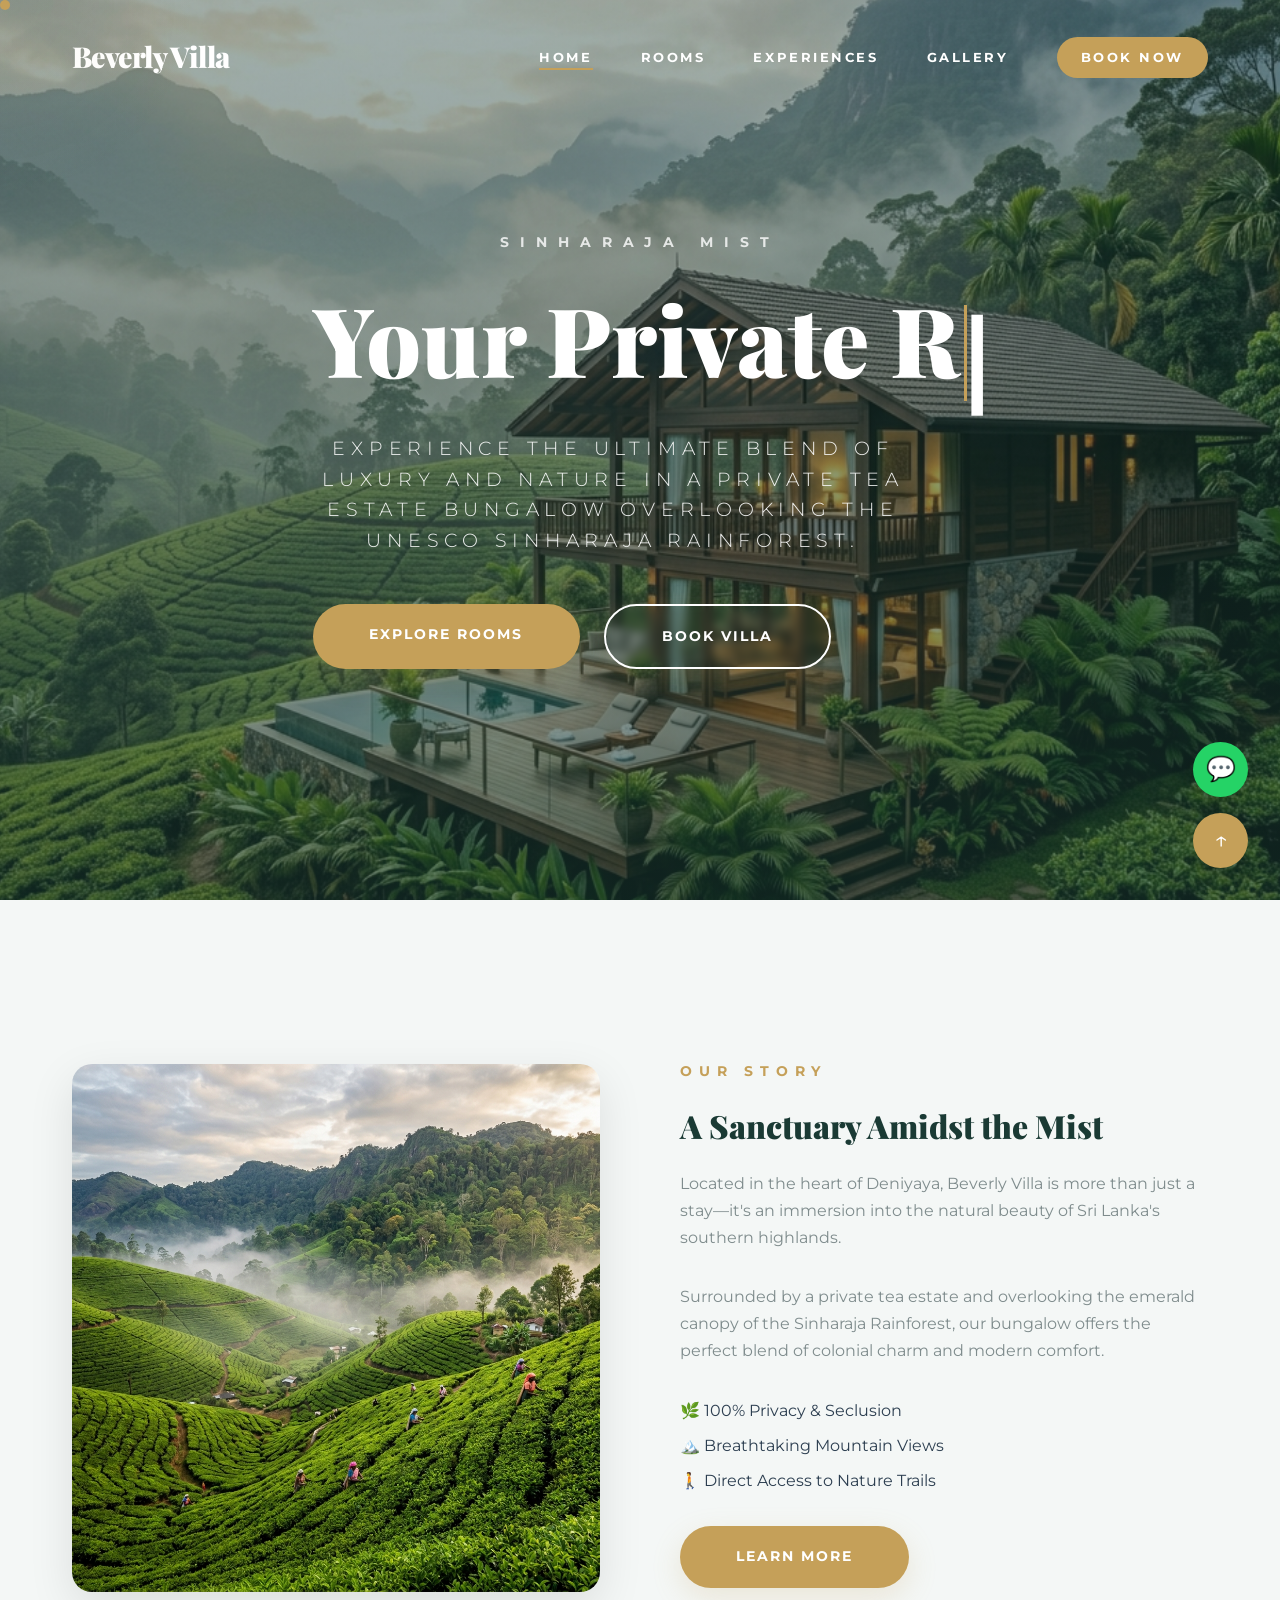
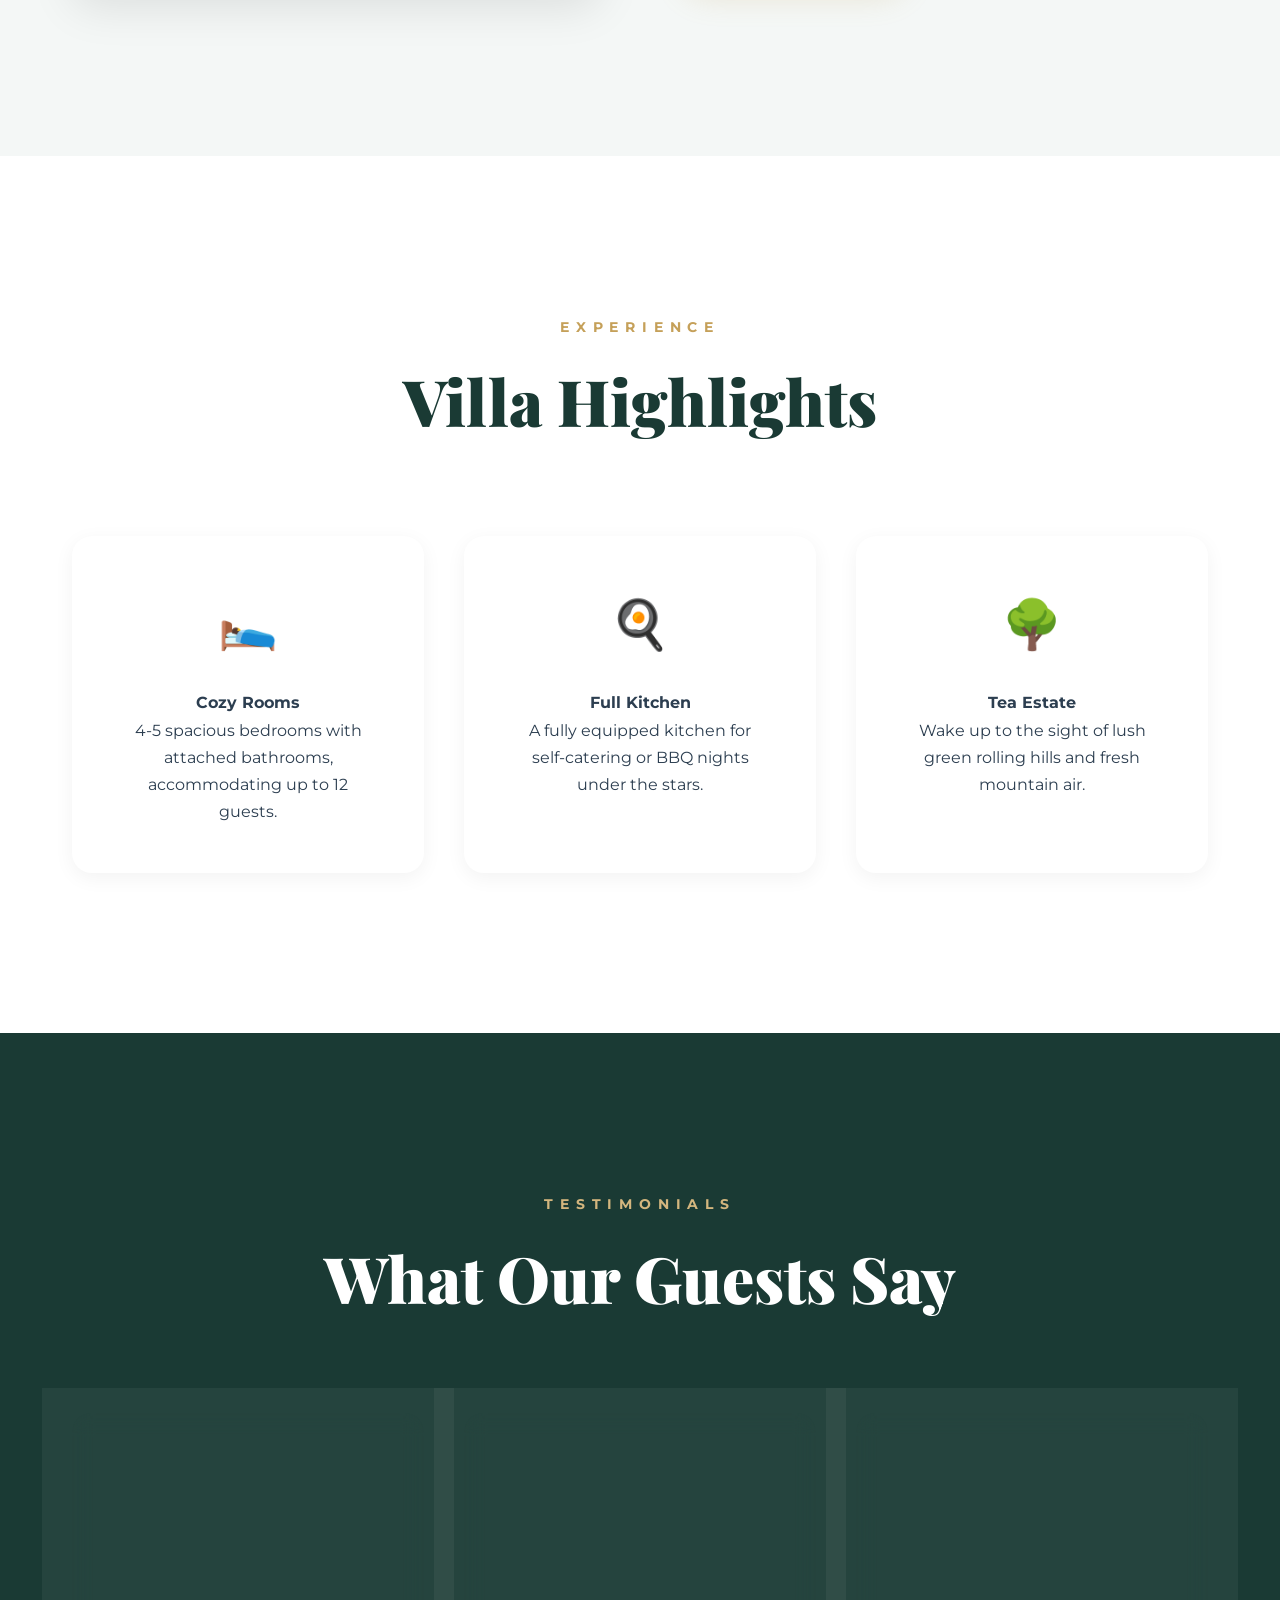
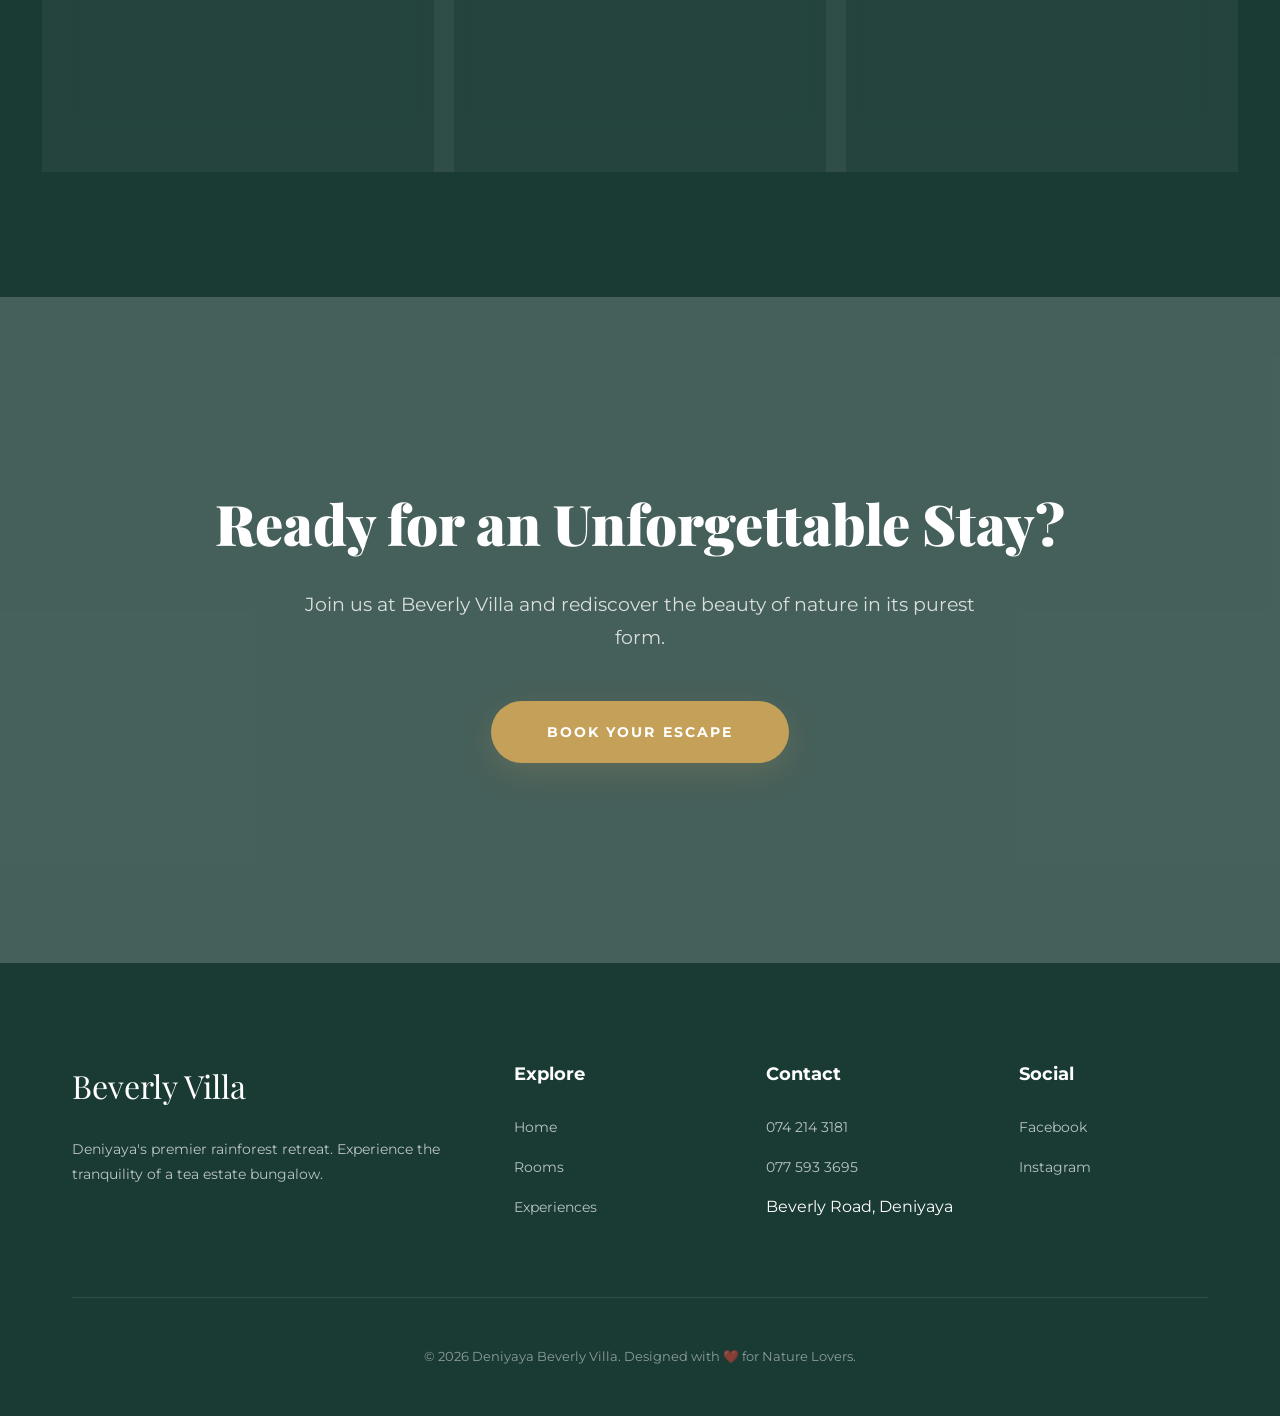
==== index.html @ 6ed85431 "Initial commit: Supiri premium version of Beverly Villa website" ====
<!DOCTYPE html>
<html lang="en">
<head>
  <meta charset="UTF-8">
  <meta name="viewport" content="width=device-width, initial-scale=1.0">
  <title>Deniyaya Beverly Villa — Rainforest Retreat & Holiday Bungalow</title>
  <meta name="description" content="Experience the ultimate rainforest retreat at Deniyaya Beverly Villa. Nestled in a lush tea estate with misty mountain views and Sinharaja forest access."/>
  <link rel="stylesheet" href="style.css">
</head>
<body>

  <!-- PRELOADER -->
  <div id="preloader">
    <div class="loader-content">
      <div class="loader-logo">Beverly Villa</div>
      <div class="loader-bar"><span></span></div>
    </div>
  </div>

  <!-- CUSTOM CURSOR -->
  <div id="cursor"></div>
  <div id="cursor-blur"></div>

  <!-- NAVIGATION -->
  <nav class="navbar">
    <div class="container nav-content">
      <a href="index.html" class="logo">
        <span>Beverly Villa</span>
      </a>
      <div class="menu-toggle" id="mobile-menu">
        <span></span>
        <span></span>
        <span></span>
      </div>
      <ul class="nav-links">
        <li><a href="index.html" class="active">Home</a></li>
        <li><a href="rooms.html">Rooms</a></li>
        <li><a href="experiences.html">Experiences</a></li>
        <li><a href="gallery.html">Gallery</a></li>
        <li><a href="contact.html" class="nav-cta">Book Now</a></li>
      </ul>
    </div>
  </nav>

  <!-- MOBILE MENU OVERLAY -->
  <div class="mobile-overlay" id="mobile-overlay">
    <ul class="mobile-links">
      <li><a href="index.html">Home</a></li>
      <li><a href="rooms.html">Rooms</a></li>
      <li><a href="experiences.html">Experiences</a></li>
      <li><a href="gallery.html">Gallery</a></li>
      <li><a href="contact.html">Book Now</a></li>
    </ul>
  </div>

  <!-- HERO -->
  <header class="hero">
    <div class="hero-bg"></div>
    <div class="container hero-content">
      <div class="reveal">
        <span class="section-label" style="color: var(--white); opacity: 0.8; letter-spacing: 0.8em; margin-bottom: 2rem;">SINHARAJA MIST</span>
        <h1 id="hero-title" style="font-size: clamp(3rem, 8vw, 6rem); line-height: 1.1; margin-bottom: 2rem;">Your Private Rainforest Sanctuary</h1>
        <p style="font-size: 1.2rem; margin-bottom: 3rem; opacity: 0.9; max-width: 600px; line-height: 1.6;">Experience the ultimate blend of luxury and nature in a private tea estate bungalow overlooking the UNESCO Sinharaja Rainforest.</p>
        <div style="display: flex; gap: 1.5rem; flex-wrap: wrap;">
          <a href="rooms.html" class="btn">Explore Rooms</a>
          <a href="contact.html" class="btn" style="background: transparent; border: 2px solid var(--white); backdrop-filter: blur(5px);">Book Villa</a>
        </div>
      </div>
    </div>
  </header>

  <!-- ABOUT SECTION -->
  <section class="section">
    <div class="container">
      <div class="about-grid">
        <div class="about-img reveal-left">
          <img src="assets/tea.png" alt="Beverly Villa Tea Estate">
        </div>
        <div class="about-text reveal-right">
          <span class="section-label">Our Story</span>
          <h3>A Sanctuary Amidst the Mist</h3>
          <p>Located in the heart of Deniyaya, Beverly Villa is more than just a stay—it's an immersion into the natural beauty of Sri Lanka's southern highlands.</p>
          <p>Surrounded by a private tea estate and overlooking the emerald canopy of the Sinharaja Rainforest, our bungalow offers the perfect blend of colonial charm and modern comfort.</p>
          <ul style="margin-bottom: 2rem;">
            <li style="margin-bottom: 0.5rem;">🌿 100% Privacy & Seclusion</li>
            <li style="margin-bottom: 0.5rem;">🏔️ Breathtaking Mountain Views</li>
            <li style="margin-bottom: 0.5rem;">🚶 Direct Access to Nature Trails</li>
          </ul>
          <a href="contact.html" class="btn">Learn More</a>
        </div>
      </div>
    </div>
  </section>

  <!-- FEATURES -->
  <section class="section" style="background: var(--white);">
    <div class="container">
      <div class="section-header reveal">
        <span class="section-label">Experience</span>
        <h2 class="section-title">Villa Highlights</h2>
      </div>
      <div class="features-grid">
        <div class="feature-card reveal" style="transition-delay: 0.1s">
          <div class="feature-icon">🛌</div>
          <h4>Cozy Rooms</h4>
          <p>4-5 spacious bedrooms with attached bathrooms, accommodating up to 12 guests.</p>
        </div>
        <div class="feature-card reveal" style="transition-delay: 0.2s">
          <div class="feature-icon">🍳</div>
          <h4>Full Kitchen</h4>
          <p>A fully equipped kitchen for self-catering or BBQ nights under the stars.</p>
        </div>
        <div class="feature-card reveal" style="transition-delay: 0.3s">
          <div class="feature-icon">🌳</div>
          <h4>Tea Estate</h4>
          <p>Wake up to the sight of lush green rolling hills and fresh mountain air.</p>
        </div>
      </div>
    </div>
  </section>

  <!-- TESTIMONIALS -->
  <section class="section" style="background: var(--forest); color: white;">
    <div class="container">
      <div class="section-header reveal">
        <span class="section-label" style="color: var(--gold-light);">Testimonials</span>
        <h2 class="section-title" style="color: white;">What Our Guests Say</h2>
      </div>
      <div class="features-grid">
        <div class="feature-card reveal" style="background: rgba(255,255,255,0.05); border: 1px solid rgba(255,255,255,0.1); backdrop-filter: blur(10px);">
          <div style="color: var(--gold); margin-bottom: 1rem;">★★★★★</div>
          <p style="color: rgba(255,255,255,0.8); font-style: italic;">"The most peaceful place I've ever stayed. Waking up to the mist over the tea estates was magical. The BBQ night was the highlight!"</p>
          <h5 style="margin-top: 1.5rem; color: var(--gold);">— Dilshan R.</h5>
        </div>
        <div class="feature-card reveal" style="background: rgba(255,255,255,0.05); border: 1px solid rgba(255,255,255,0.1); backdrop-filter: blur(10px); transition-delay: 0.1s;">
          <div style="color: var(--gold); margin-bottom: 1rem;">★★★★★</div>
          <p style="color: rgba(255,255,255,0.8); font-style: italic;">"Close to Sinharaja entrance. The staff is incredibly friendly and the villa is very clean and private. Highly recommended for groups."</p>
          <h5 style="margin-top: 1.5rem; color: var(--gold);">— Sarah J.</h5>
        </div>
        <div class="feature-card reveal" style="background: rgba(255,255,255,0.05); border: 1px solid rgba(255,255,255,0.1); backdrop-filter: blur(10px); transition-delay: 0.2s;">
          <div style="color: var(--gold); margin-bottom: 1rem;">★★★★★</div>
          <p style="color: rgba(255,255,255,0.8); font-style: italic;">"A true rainforest escape. We loved the Patna sliding rock which is very close by. The villa design is beautiful and premium."</p>
          <h5 style="margin-top: 1.5rem; color: var(--gold);">— Akila W.</h5>
        </div>
      </div>
    </div>
  </section>

  <!-- CTA SECTION -->
  <section class="section" style="text-align: center; background: url('assets/hero.png'); background-attachment: fixed; background-size: cover; padding: 12rem 0;">
    <div style="position: absolute; inset: 0; background: rgba(26,58,52,0.8);"></div>
    <div class="container reveal" style="position: relative; z-index: 1;">
      <h2 style="color: white; font-size: 3.5rem; margin-bottom: 2rem;">Ready for an Unforgettable Stay?</h2>
      <p style="color: rgba(255,255,255,0.8); font-size: 1.2rem; max-width: 700px; margin: 0 auto 3rem;">Join us at Beverly Villa and rediscover the beauty of nature in its purest form.</p>
      <a href="contact.html" class="btn">Book Your Escape</a>
    </div>
  </section>

  <!-- FOOTER -->
  <footer>
    <div class="container">
      <div class="footer-grid">
        <div class="footer-info">
          <div class="footer-logo">Beverly Villa</div>
          <p style="opacity: 0.7; font-size: 0.9rem;">Deniyaya's premier rainforest retreat. Experience the tranquility of a tea estate bungalow.</p>
        </div>
        <div class="footer-links">
          <h4>Explore</h4>
          <ul>
            <li><a href="index.html">Home</a></li>
            <li><a href="rooms.html">Rooms</a></li>
            <li><a href="experiences.html">Experiences</a></li>
          </ul>
        </div>
        <div class="footer-links">
          <h4>Contact</h4>
          <ul>
            <li><a href="tel:0742143181">074 214 3181</a></li>
            <li><a href="tel:0775933695">077 593 3695</a></li>
            <li>Beverly Road, Deniyaya</li>
          </ul>
        </div>
        <div class="footer-links">
          <h4>Social</h4>
          <ul>
            <li><a href="#">Facebook</a></li>
            <li><a href="#">Instagram</a></li>
          </ul>
        </div>
      </div>
      <div class="footer-bottom">
        &copy; 2026 Deniyaya Beverly Villa. Designed with ❤️ for Nature Lovers.
      </div>
    </div>
  </footer>

  <div class="floating-btns">
    <a href="https://wa.me/94775933695" class="float-btn float-whatsapp" title="Chat on WhatsApp">💬</a>
    <div class="float-btn float-top" id="scrollTop" title="Back to Top">↑</div>
  </div>

  <script>
    // PRELOADER
    window.addEventListener('load', () => {
      const preloader = document.getElementById('preloader');
      setTimeout(() => {
        preloader.classList.add('fade-out');
        document.body.classList.remove('no-scroll');
      }, 1500);
    });

    // CUSTOM CURSOR
    const cursor = document.getElementById('cursor');
    const cursorBlur = document.getElementById('cursor-blur');
    document.addEventListener('mousemove', (e) => {
      cursor.style.left = e.clientX + 'px';
      cursor.style.top = e.clientY + 'px';
      cursorBlur.style.left = e.clientX + 'px';
      cursorBlur.style.top = e.clientY + 'px';
    });

    // TYPING EFFECT
    const text = "Your Private Rainforest Sanctuary";
    const heroTitle = document.getElementById('hero-title');
    let i = 0;
    function typeEffect() {
      if (i < text.length) {
        heroTitle.innerHTML = text.substring(0, i + 1) + '<span class="cursor-type">|</span>';
        i++;
        setTimeout(typeEffect, 50);
      } else {
        heroTitle.innerHTML = text;
      }
    }
    setTimeout(typeEffect, 2000);

    // MOBILE MENU TOGGLE
    const menuToggle = document.getElementById('mobile-menu');
    const overlay = document.getElementById('mobile-overlay');
    
    menuToggle.addEventListener('click', () => {
      menuToggle.classList.toggle('active');
      overlay.classList.toggle('active');
      document.body.classList.toggle('no-scroll');
    });

    // NAVBAR & SCROLL EFFECTS
    window.addEventListener('scroll', () => {
      const nav = document.querySelector('.navbar');
      const topBtn = document.getElementById('scrollTop');
      
      if (window.scrollY > 50) {
        nav.classList.add('scrolled');
      } else {
        nav.classList.remove('scrolled');
      }

      if (window.scrollY > 500) {
        topBtn.classList.add('visible');
      } else {
        topBtn.classList.remove('visible');
      }

      // Parallax Hero
      const heroBg = document.querySelector('.hero-bg');
      heroBg.style.transform = `scale(1.1) translateY(${window.scrollY * 0.3}px)`;
    });

    // SCROLL TO TOP
    document.getElementById('scrollTop').addEventListener('click', () => {
      window.scrollTo({ top: 0, behavior: 'smooth' });
    });

    // REVEAL ON SCROLL
    const observerOptions = {
      threshold: 0.1
    };

    const observer = new IntersectionObserver((entries) => {
      entries.forEach(entry => {
        if (entry.isIntersecting) {
          entry.target.classList.add('active');
        }
      });
    }, observerOptions);

    document.querySelectorAll('.reveal, .reveal-left, .reveal-right').forEach(el => {
      observer.observe(el);
    });
  </script>
</body>
</html>
---- style.css ----
@import url('https://fonts.googleapis.com/css2?family=Montserrat:wght@300;400;600;700&family=Playfair+Display:wght@700;900&display=swap');

:root {
  --forest: #1A3A34;
  --forest-light: #2D5A51;
  --forest-dark: #0F231F;
  --gold: #C5A059;
  --gold-light: #D4B67E;
  --mist: #F4F7F6;
  --text: #2C3E50;
  --text-muted: #7F8C8D;
  --white: #FFFFFF;
  --glass: rgba(255, 255, 255, 0.1);
  --glass-dark: rgba(26, 58, 52, 0.85);
  --shadow: 0 15px 45px rgba(0,0,0,0.1);
  --shadow-gold: 0 10px 30px rgba(197,160,89,0.2);
  --transition: all 0.5s cubic-bezier(0.4, 0, 0.2, 1);
}

html {
  scroll-behavior: smooth;
}

/* ── PRELOADER ── */
#preloader {
  position: fixed;
  inset: 0;
  background: var(--forest-dark);
  z-index: 9999;
  display: flex;
  align-items: center;
  justify-content: center;
  transition: opacity 0.8s ease;
}

#preloader.fade-out {
  opacity: 0;
  pointer-events: none;
}

.loader-content { text-align: center; }
.loader-logo {
  font-family: 'Playfair Display', serif;
  font-size: 2.5rem;
  color: var(--gold);
  margin-bottom: 2rem;
  letter-spacing: 0.2em;
}

.loader-bar {
  width: 200px;
  height: 2px;
  background: rgba(197,160,89,0.1);
  margin: 0 auto;
  position: relative;
  overflow: hidden;
}

.loader-bar span {
  position: absolute;
  top: 0;
  left: -100%;
  width: 100%;
  height: 100%;
  background: var(--gold);
  animation: loading 2s infinite;
}

@keyframes loading {
  0% { left: -100%; }
  100% { left: 100%; }
}

/* ── CUSTOM CURSOR ── */
#cursor {
  width: 10px;
  height: 10px;
  background: var(--gold);
  border-radius: 50%;
  position: fixed;
  pointer-events: none;
  z-index: 10000;
  transition: transform 0.1s;
}

#cursor-blur {
  width: 400px;
  height: 400px;
  background: radial-gradient(circle, rgba(197,160,89,0.05) 0%, transparent 70%);
  position: fixed;
  pointer-events: none;
  z-index: 9998;
  transform: translate(-50%, -50%);
}

/* ── CUSTOM SCROLLBAR ── */
::-webkit-scrollbar { width: 10px; }
::-webkit-scrollbar-track { background: var(--mist); }
::-webkit-scrollbar-thumb { background: var(--gold); border-radius: 10px; border: 3px solid var(--mist); }
::-webkit-scrollbar-thumb:hover { background: var(--forest); }

* {
  margin: 0;
  padding: 0;
  box-sizing: border-box;
}

body {
  font-family: 'Montserrat', sans-serif;
  color: var(--text);
  background-color: var(--mist);
  line-height: 1.7;
  overflow-x: hidden;
}

h1, h2, h3 {
  font-family: 'Playfair Display', serif;
  font-weight: 900;
  line-height: 1.2;
}

a {
  text-decoration: none;
  color: inherit;
  transition: var(--transition);
}

ul { list-style: none; }

img { max-width: 100%; display: block; }

.container {
  max-width: 1200px;
  margin: 0 auto;
  padding: 0 2rem;
}

/* ── NAVIGATION ── */
.navbar {
  position: fixed;
  top: 0;
  left: 0;
  width: 100%;
  padding: 2rem 0;
  z-index: 1000;
  transition: var(--transition);
}

.navbar.scrolled {
  background: var(--glass-dark);
  backdrop-filter: blur(15px);
  padding: 1.2rem 0;
  box-shadow: var(--shadow);
}

.nav-content {
  display: flex;
  justify-content: space-between;
  align-items: center;
}

.logo {
  font-family: 'Playfair Display', serif;
  font-size: 1.8rem;
  font-weight: 900;
  color: var(--white);
  display: flex;
  align-items: center;
  gap: 0.8rem;
  letter-spacing: -0.02em;
}

.nav-links {
  display: flex;
  gap: 3rem;
  align-items: center;
}

.nav-links a {
  font-size: 0.8rem;
  font-weight: 700;
  text-transform: uppercase;
  letter-spacing: 0.2em;
  color: var(--white);
  position: relative;
}

.nav-links a::after {
  content: '';
  position: absolute;
  bottom: -5px;
  left: 0;
  width: 0;
  height: 2px;
  background: var(--gold);
  transition: var(--transition);
}

.nav-links a:hover::after,
.nav-links a.active::after {
  width: 100%;
}

.nav-cta {
  background: var(--gold);
  color: var(--white) !important;
  padding: 0.8rem 1.5rem;
  border-radius: 50px;
  font-size: 0.8rem !important;
}

/* ── HERO ── */
.hero {
  height: 100vh;
  display: flex;
  align-items: center;
  justify-content: center;
  text-align: center;
  color: var(--white);
  position: relative;
  overflow: hidden;
}

.hero-bg {
  position: absolute;
  top: 0;
  left: 0;
  width: 100%;
  height: 100%;
  background: linear-gradient(rgba(26,58,52,0.4), rgba(26,58,52,0.6)), url('assets/hero.png');
  background-size: cover;
  background-position: center;
  z-index: -1;
  transform: scale(1.1);
  transition: transform 10s linear;
}

.hero:hover .hero-bg { transform: scale(1); }

.hero-content h1 {
  font-size: clamp(3rem, 8vw, 6rem);
  margin-bottom: 1rem;
}

.hero-content p {
  font-size: 1.2rem;
  letter-spacing: 0.3em;
  text-transform: uppercase;
  margin-bottom: 2.5rem;
  font-weight: 300;
}

/* ── MOBILE MENU ── */
.menu-toggle {
  display: none;
  flex-direction: column;
  gap: 6px;
  cursor: pointer;
  z-index: 1100;
}

.menu-toggle span {
  display: block;
  width: 30px;
  height: 2px;
  background: var(--white);
  transition: var(--transition);
}

.menu-toggle.active span:nth-child(1) { transform: rotate(45deg) translate(5px, 6px); }
.menu-toggle.active span:nth-child(2) { opacity: 0; }
.menu-toggle.active span:nth-child(3) { transform: rotate(-45deg) translate(5px, -6px); }

.mobile-overlay {
  position: fixed;
  inset: 0;
  background: var(--forest-dark);
  z-index: 1050;
  display: flex;
  align-items: center;
  justify-content: center;
  opacity: 0;
  visibility: hidden;
  transition: var(--transition);
}

.mobile-overlay.active {
  opacity: 1;
  visibility: visible;
}

.mobile-links {
  list-style: none;
  text-align: center;
}

.mobile-links li {
  margin: 2rem 0;
  transform: translateY(20px);
  opacity: 0;
  transition: all 0.5s ease;
}

.mobile-overlay.active .mobile-links li {
  transform: translateY(0);
  opacity: 1;
}

.mobile-links a {
  font-family: 'Playfair Display', serif;
  font-size: 2.5rem;
  color: var(--white);
  text-decoration: none;
}

.no-scroll { overflow: hidden; }

.btn {
  display: inline-block;
  padding: 1.2rem 3.5rem;
  background: var(--gold);
  color: var(--white);
  border-radius: 50px;
  font-weight: 700;
  letter-spacing: 0.15em;
  text-transform: uppercase;
  font-size: 0.85rem;
  box-shadow: var(--shadow-gold);
  position: relative;
  overflow: hidden;
  z-index: 1;
  cursor: pointer;
}

.btn::after {
  content: '';
  position: absolute;
  top: 0;
  left: 0;
  width: 0%;
  height: 100%;
  background: var(--forest);
  z-index: -1;
  transition: var(--transition);
}

.btn:hover {
  color: var(--white);
  transform: translateY(-3px);
  box-shadow: 0 15px 40px rgba(197,160,89,0.4);
}

.btn:hover::after {
  width: 100%;
}

/* ── SECTIONS ── */
.section {
  padding: 10rem 0;
  position: relative;
}

.section-header {
  text-align: center;
  margin-bottom: 6rem;
}

.section-label {
  display: block;
  font-size: 0.85rem;
  color: var(--gold);
  text-transform: uppercase;
  letter-spacing: 0.5em;
  margin-bottom: 1.5rem;
  font-weight: 700;
}

.section-title {
  font-size: clamp(2.5rem, 5vw, 4rem);
  color: var(--forest);
  margin-bottom: 2rem;
}

/* ── REVEAL ANIMATION ── */
.reveal {
  opacity: 0;
  transform: translateY(30px);
  transition: all 0.8s ease-out;
}

.reveal.active {
  opacity: 1;
  transform: translateY(0);
}

.reveal-left {
  opacity: 0;
  transform: translateX(-50px);
  transition: all 0.8s ease-out;
}

.reveal-left.active {
  opacity: 1;
  transform: translateX(0);
}

.reveal-right {
  opacity: 0;
  transform: translateX(50px);
  transition: all 0.8s ease-out;
}

.reveal-right.active {
  opacity: 1;
  transform: translateX(0);
}

/* ── ABOUT ── */
.about-grid {
  display: grid;
  grid-template-columns: 1fr 1fr;
  gap: 5rem;
  align-items: center;
}

.about-img {
  position: relative;
  border-radius: 20px;
  overflow: hidden;
  box-shadow: var(--shadow);
}

.about-text h3 {
  font-size: 2rem;
  margin-bottom: 1.5rem;
  color: var(--forest);
}

.about-text p {
  margin-bottom: 2rem;
  color: var(--text-muted);
}

/* ── FEATURES ── */
.features-grid {
  display: grid;
  grid-template-columns: repeat(3, 1fr);
  gap: 2.5rem;
}

.feature-card {
  background: var(--white);
  padding: 3rem;
  border-radius: 20px;
  text-align: center;
  transition: var(--transition);
  box-shadow: 0 5px 20px rgba(0,0,0,0.05);
}

.feature-card:hover {
  transform: translateY(-15px);
  box-shadow: var(--shadow);
}

.feature-icon {
  font-size: 3rem;
  color: var(--gold);
  margin-bottom: 1.5rem;
}

/* ── FOOTER ── */
footer {
  background: var(--forest);
  color: var(--white);
  padding: 6rem 0 3rem;
}

.footer-grid {
  display: grid;
  grid-template-columns: 2fr 1fr 1fr 1fr;
  gap: 4rem;
  margin-bottom: 4rem;
}

.footer-logo {
  font-family: 'Playfair Display', serif;
  font-size: 2rem;
  margin-bottom: 1.5rem;
}

.footer-links h4 {
  margin-bottom: 1.5rem;
  font-size: 1.1rem;
}

.footer-links li { margin-bottom: 0.8rem; }
.footer-links a { color: rgba(255,255,255,0.7); font-size: 0.9rem; }
.footer-links a:hover { color: var(--gold); }

.footer-bottom {
  padding-top: 3rem;
  border-top: 1px solid rgba(255,255,255,0.1);
  text-align: center;
  font-size: 0.8rem;
  color: rgba(255,255,255,0.5);
}

/* ── FLOATING BUTTONS ── */
.floating-btns {
  position: fixed;
  bottom: 2rem;
  right: 2rem;
  display: flex;
  flex-direction: column;
  gap: 1rem;
  z-index: 1000;
}

.float-btn {
  width: 55px;
  height: 55px;
  border-radius: 50%;
  display: flex;
  align-items: center;
  justify-content: center;
  color: white;
  font-size: 1.5rem;
  box-shadow: 0 10px 25px rgba(0,0,0,0.2);
  transition: var(--transition);
}

.float-btn:hover {
  transform: scale(1.1) translateY(-5px);
}

.float-whatsapp { background: #25D366; }
.float-top { 
  background: var(--gold); 
  opacity: 0; 
  visibility: hidden; 
  cursor: pointer;
}
.float-top.visible { opacity: 1; visibility: visible; }

/* ── RESPONSIVE ── */
@media (max-width: 1024px) {
  .about-grid { grid-template-columns: 1fr; gap: 3rem; }
  .nav-links { display: none; }
  .menu-toggle { display: flex; }
  .section { padding: 6rem 0; }
  .hero-content h1 { font-size: 3.5rem; }
}

@media (max-width: 768px) {
  .features-grid { grid-template-columns: 1fr; }
  .footer-grid { grid-template-columns: 1fr; }
}

.cursor-type {
  display: inline-block;
  background: var(--gold);
  width: 3px;
  height: 1em;
  margin-left: 5px;
  animation: blink 0.7s infinite;
  vertical-align: middle;
}

@keyframes blink {
  0%, 100% { opacity: 1; }
  50% { opacity: 0; }
}
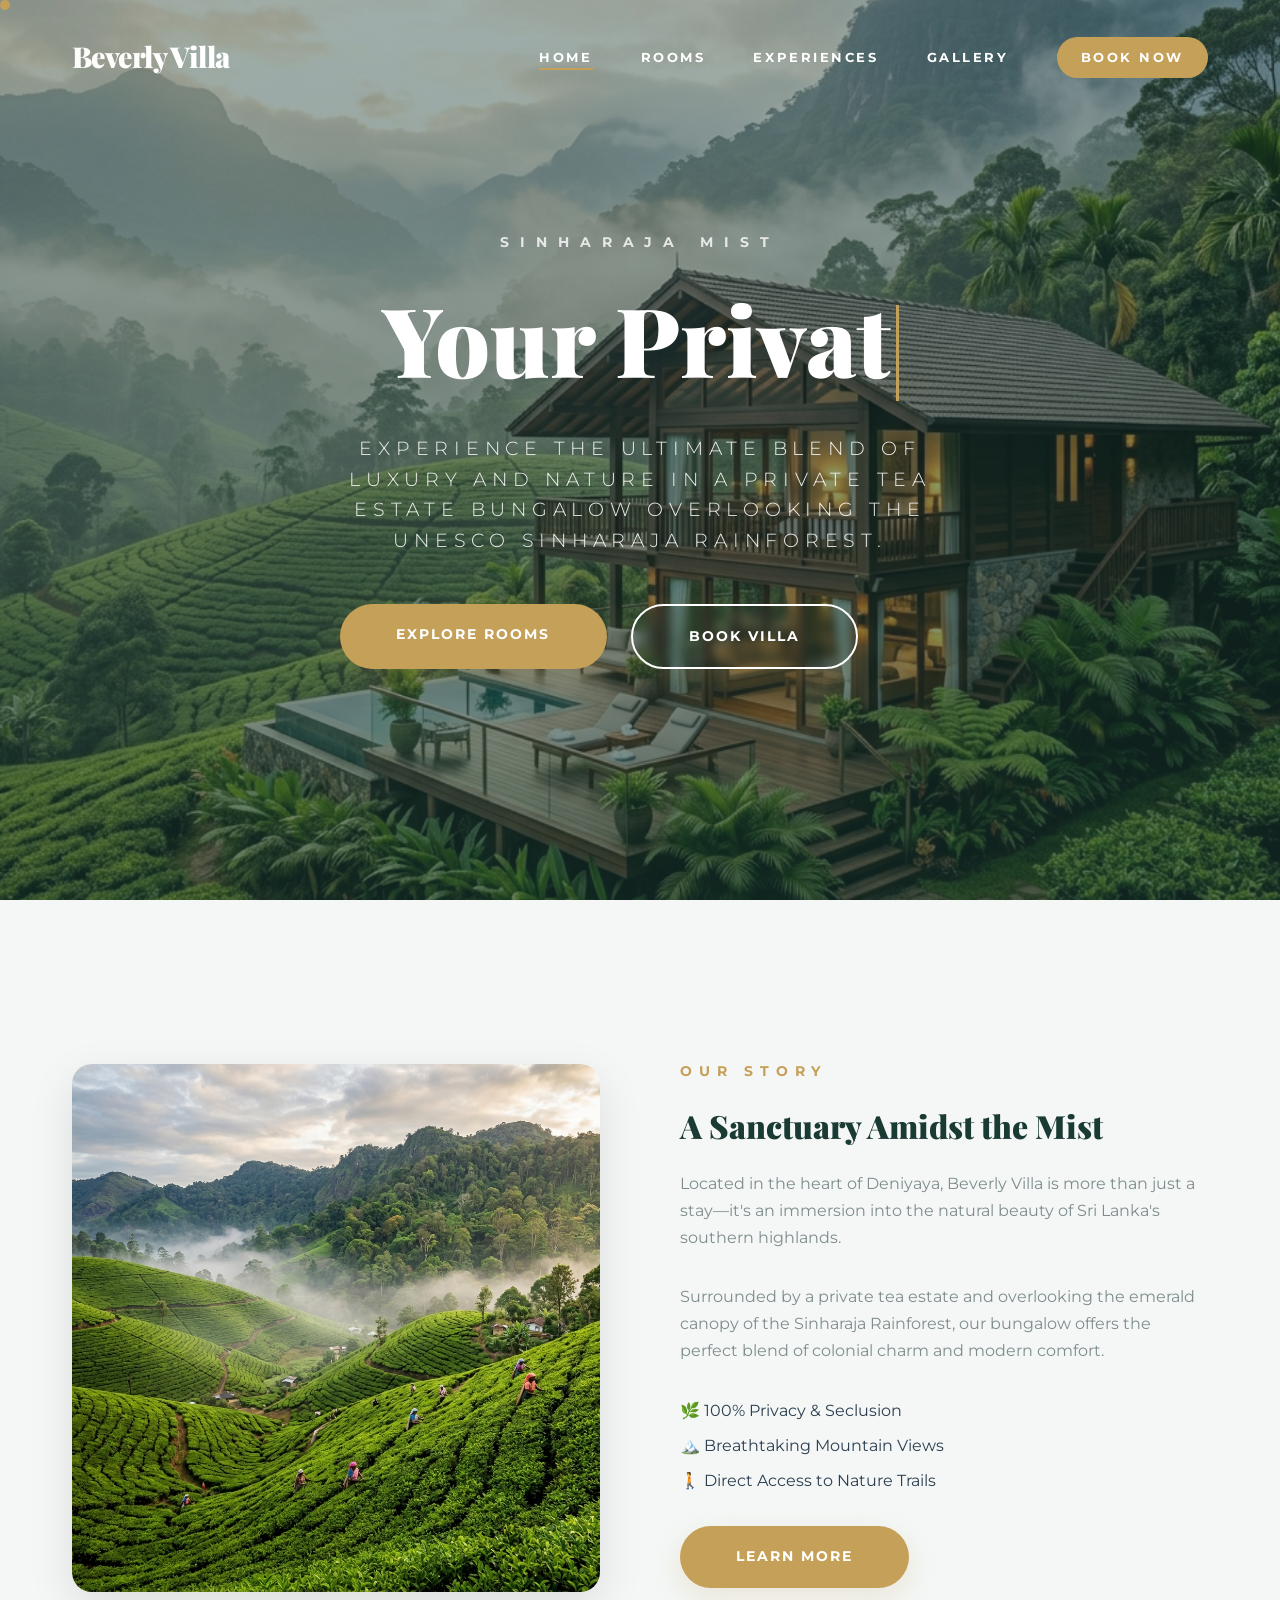
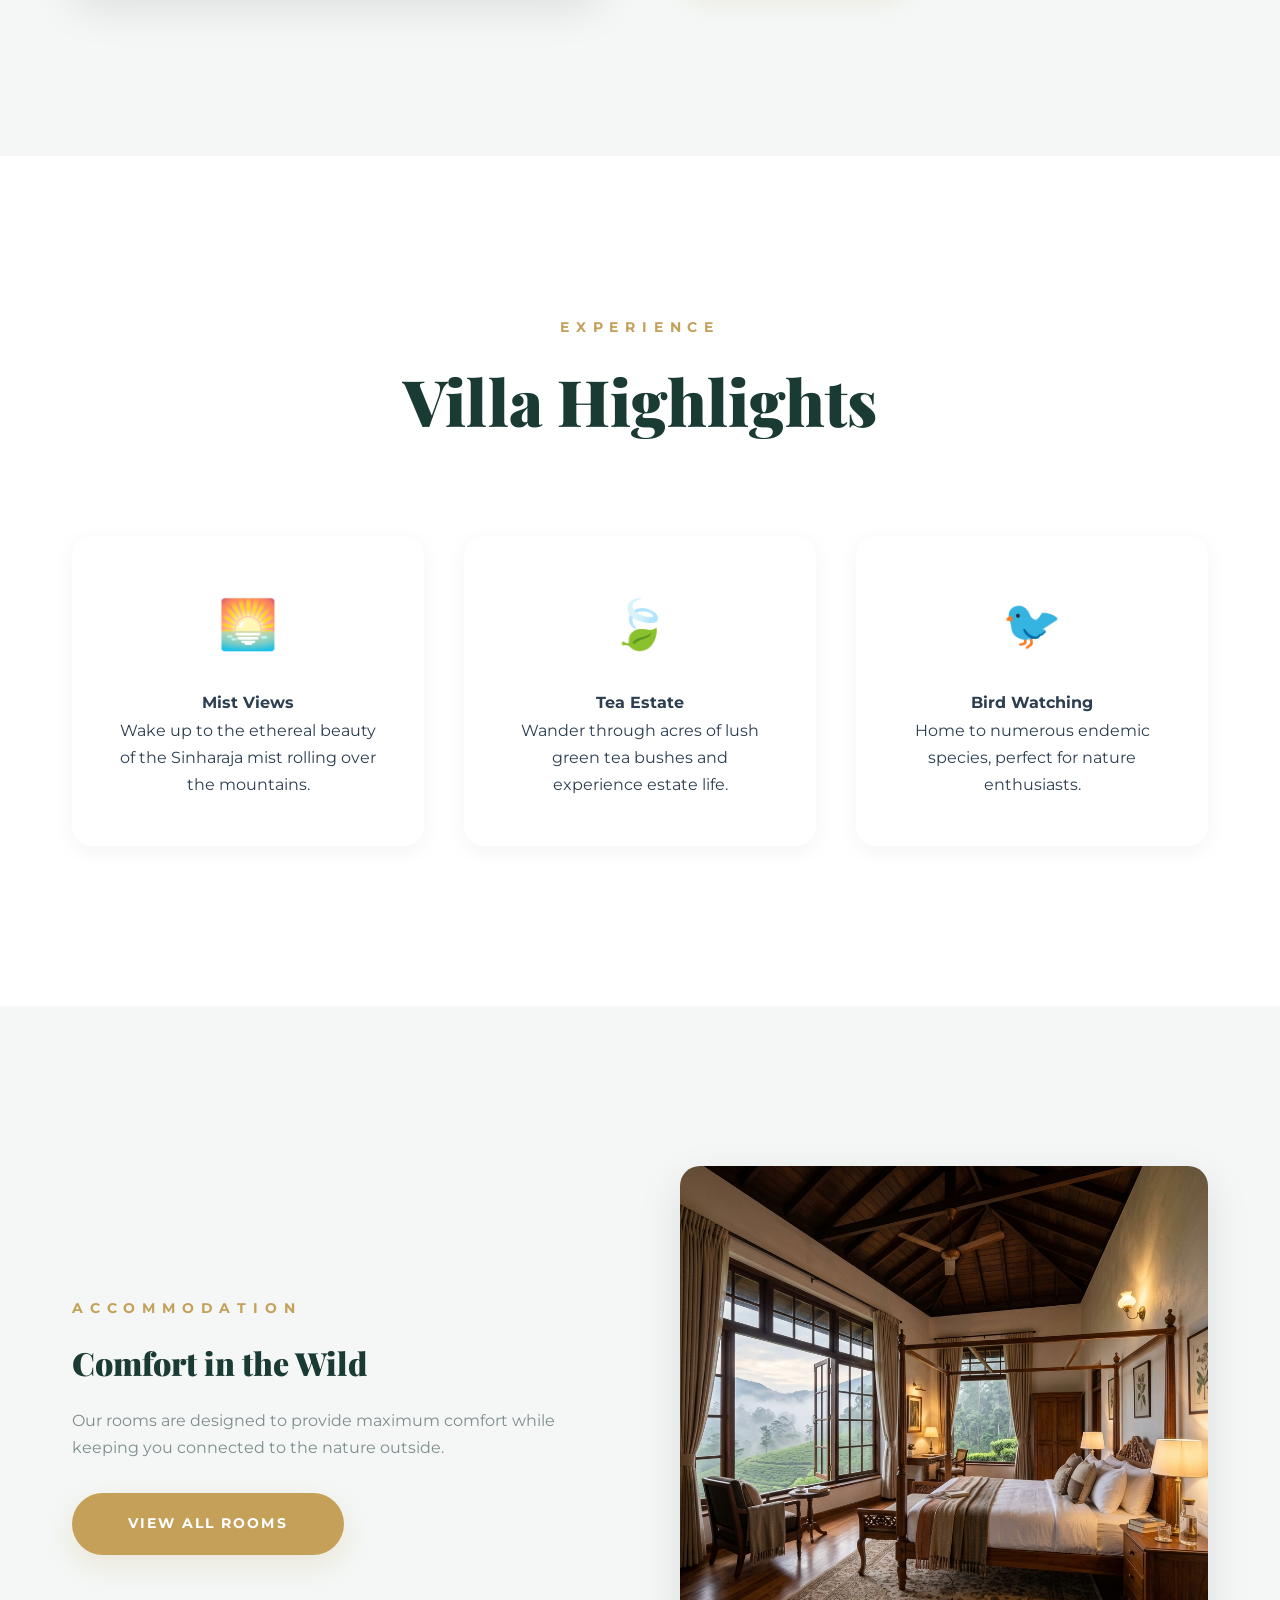
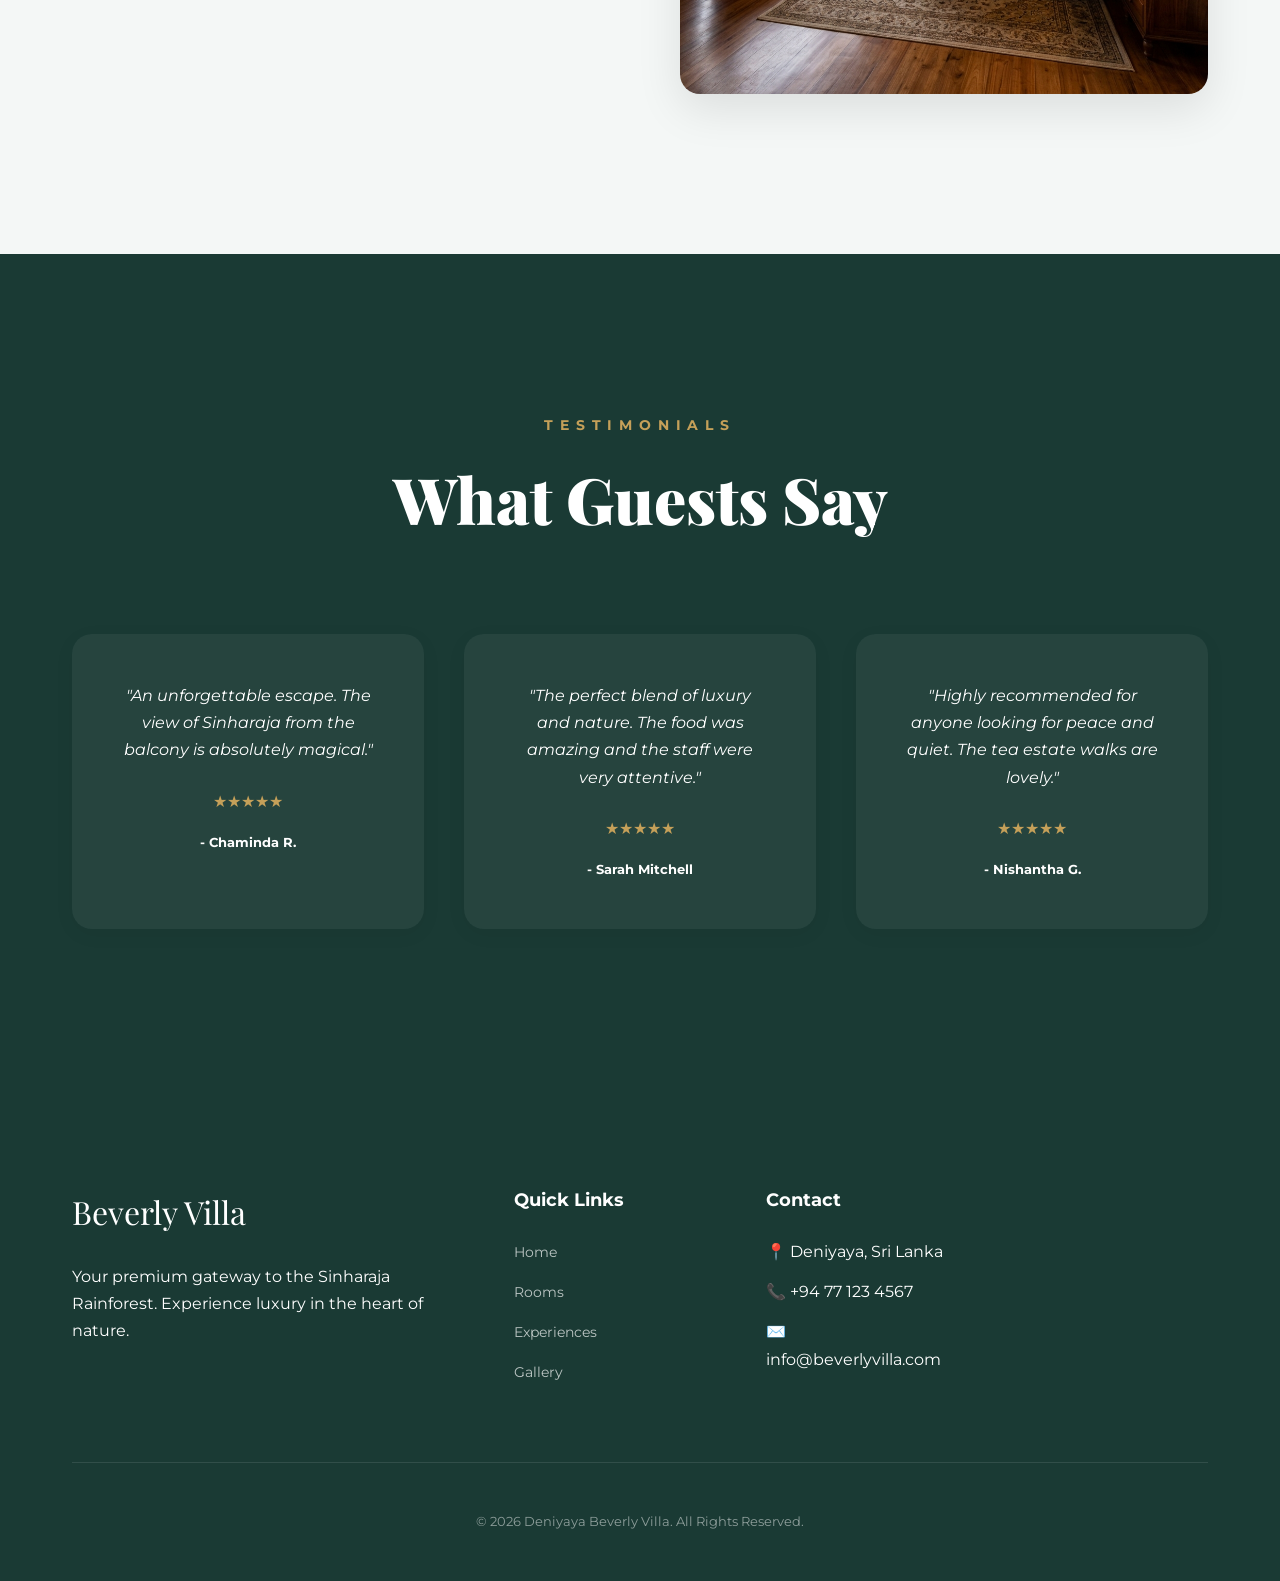
==== commit e40ac968: "Fix: hamburger mobile nav on all pages, unified script.js, hero height increase" ====
--- a/index.html
+++ b/index.html
@@ -27,7 +27,7 @@
       <a href="index.html" class="logo">
         <span>Beverly Villa</span>
       </a>
-      <div class="menu-toggle" id="mobile-menu">
+      <div class="hamburger">
         <span></span>
         <span></span>
         <span></span>
@@ -41,17 +41,6 @@
       </ul>
     </div>
   </nav>
-
-  <!-- MOBILE MENU OVERLAY -->
-  <div class="mobile-overlay" id="mobile-overlay">
-    <ul class="mobile-links">
-      <li><a href="index.html">Home</a></li>
-      <li><a href="rooms.html">Rooms</a></li>
-      <li><a href="experiences.html">Experiences</a></li>
-      <li><a href="gallery.html">Gallery</a></li>
-      <li><a href="contact.html">Book Now</a></li>
-    </ul>
-  </div>
 
   <!-- HERO -->
   <header class="hero">
@@ -100,59 +89,66 @@
         <h2 class="section-title">Villa Highlights</h2>
       </div>
       <div class="features-grid">
-        <div class="feature-card reveal" style="transition-delay: 0.1s">
-          <div class="feature-icon">🛌</div>
-          <h4>Cozy Rooms</h4>
-          <p>4-5 spacious bedrooms with attached bathrooms, accommodating up to 12 guests.</p>
+        <div class="feature-card reveal" style="transition-delay: 0.1s;">
+          <div class="feature-icon">🌅</div>
+          <h4>Mist Views</h4>
+          <p>Wake up to the ethereal beauty of the Sinharaja mist rolling over the mountains.</p>
         </div>
-        <div class="feature-card reveal" style="transition-delay: 0.2s">
-          <div class="feature-icon">🍳</div>
-          <h4>Full Kitchen</h4>
-          <p>A fully equipped kitchen for self-catering or BBQ nights under the stars.</p>
+        <div class="feature-card reveal" style="transition-delay: 0.2s;">
+          <div class="feature-icon">🍃</div>
+          <h4>Tea Estate</h4>
+          <p>Wander through acres of lush green tea bushes and experience estate life.</p>
         </div>
-        <div class="feature-card reveal" style="transition-delay: 0.3s">
-          <div class="feature-icon">🌳</div>
-          <h4>Tea Estate</h4>
-          <p>Wake up to the sight of lush green rolling hills and fresh mountain air.</p>
+        <div class="feature-card reveal" style="transition-delay: 0.3s;">
+          <div class="feature-icon">🐦</div>
+          <h4>Bird Watching</h4>
+          <p>Home to numerous endemic species, perfect for nature enthusiasts.</p>
+        </div>
+      </div>
+    </div>
+  </section>
+
+  <!-- ROOMS PREVIEW -->
+  <section class="section">
+    <div class="container">
+      <div class="about-grid" style="grid-template-columns: 1fr 1fr;">
+        <div class="about-text reveal-left">
+          <span class="section-label">Accommodation</span>
+          <h3>Comfort in the Wild</h3>
+          <p>Our rooms are designed to provide maximum comfort while keeping you connected to the nature outside.</p>
+          <a href="rooms.html" class="btn">View All Rooms</a>
+        </div>
+        <div class="about-img reveal-right">
+          <img src="assets/room.png" alt="Beverly Villa Room View">
         </div>
       </div>
     </div>
   </section>
 
   <!-- TESTIMONIALS -->
-  <section class="section" style="background: var(--forest); color: white;">
+  <section class="section" style="background: var(--forest); color: var(--white);">
     <div class="container">
       <div class="section-header reveal">
-        <span class="section-label" style="color: var(--gold-light);">Testimonials</span>
-        <h2 class="section-title" style="color: white;">What Our Guests Say</h2>
+        <span class="section-label" style="color: var(--gold);">Testimonials</span>
+        <h2 class="section-title" style="color: var(--white);">What Guests Say</h2>
       </div>
       <div class="features-grid">
-        <div class="feature-card reveal" style="background: rgba(255,255,255,0.05); border: 1px solid rgba(255,255,255,0.1); backdrop-filter: blur(10px);">
-          <div style="color: var(--gold); margin-bottom: 1rem;">★★★★★</div>
-          <p style="color: rgba(255,255,255,0.8); font-style: italic;">"The most peaceful place I've ever stayed. Waking up to the mist over the tea estates was magical. The BBQ night was the highlight!"</p>
-          <h5 style="margin-top: 1.5rem; color: var(--gold);">— Dilshan R.</h5>
+        <div class="feature-card reveal" style="background: rgba(255,255,255,0.05); color: var(--white);">
+          <p style="font-style: italic; margin-bottom: 1.5rem;">"An unforgettable escape. The view of Sinharaja from the balcony is absolutely magical."</p>
+          <div style="color: var(--gold);">★★★★★</div>
+          <h5 style="margin-top: 1rem;">- Chaminda R.</h5>
         </div>
-        <div class="feature-card reveal" style="background: rgba(255,255,255,0.05); border: 1px solid rgba(255,255,255,0.1); backdrop-filter: blur(10px); transition-delay: 0.1s;">
-          <div style="color: var(--gold); margin-bottom: 1rem;">★★★★★</div>
-          <p style="color: rgba(255,255,255,0.8); font-style: italic;">"Close to Sinharaja entrance. The staff is incredibly friendly and the villa is very clean and private. Highly recommended for groups."</p>
-          <h5 style="margin-top: 1.5rem; color: var(--gold);">— Sarah J.</h5>
+        <div class="feature-card reveal" style="background: rgba(255,255,255,0.05); color: var(--white); transition-delay: 0.2s;">
+          <p style="font-style: italic; margin-bottom: 1.5rem;">"The perfect blend of luxury and nature. The food was amazing and the staff were very attentive."</p>
+          <div style="color: var(--gold);">★★★★★</div>
+          <h5 style="margin-top: 1rem;">- Sarah Mitchell</h5>
         </div>
-        <div class="feature-card reveal" style="background: rgba(255,255,255,0.05); border: 1px solid rgba(255,255,255,0.1); backdrop-filter: blur(10px); transition-delay: 0.2s;">
-          <div style="color: var(--gold); margin-bottom: 1rem;">★★★★★</div>
-          <p style="color: rgba(255,255,255,0.8); font-style: italic;">"A true rainforest escape. We loved the Patna sliding rock which is very close by. The villa design is beautiful and premium."</p>
-          <h5 style="margin-top: 1.5rem; color: var(--gold);">— Akila W.</h5>
+        <div class="feature-card reveal" style="background: rgba(255,255,255,0.05); color: var(--white); transition-delay: 0.3s;">
+          <p style="font-style: italic; margin-bottom: 1.5rem;">"Highly recommended for anyone looking for peace and quiet. The tea estate walks are lovely."</p>
+          <div style="color: var(--gold);">★★★★★</div>
+          <h5 style="margin-top: 1rem;">- Nishantha G.</h5>
         </div>
       </div>
-    </div>
-  </section>
-
-  <!-- CTA SECTION -->
-  <section class="section" style="text-align: center; background: url('assets/hero.png'); background-attachment: fixed; background-size: cover; padding: 12rem 0;">
-    <div style="position: absolute; inset: 0; background: rgba(26,58,52,0.8);"></div>
-    <div class="container reveal" style="position: relative; z-index: 1;">
-      <h2 style="color: white; font-size: 3.5rem; margin-bottom: 2rem;">Ready for an Unforgettable Stay?</h2>
-      <p style="color: rgba(255,255,255,0.8); font-size: 1.2rem; max-width: 700px; margin: 0 auto 3rem;">Join us at Beverly Villa and rediscover the beauty of nature in its purest form.</p>
-      <a href="contact.html" class="btn">Book Your Escape</a>
     </div>
   </section>
 
@@ -162,131 +158,33 @@
       <div class="footer-grid">
         <div class="footer-info">
           <div class="footer-logo">Beverly Villa</div>
-          <p style="opacity: 0.7; font-size: 0.9rem;">Deniyaya's premier rainforest retreat. Experience the tranquility of a tea estate bungalow.</p>
+          <p>Your premium gateway to the Sinharaja Rainforest. Experience luxury in the heart of nature.</p>
         </div>
         <div class="footer-links">
-          <h4>Explore</h4>
+          <h4>Quick Links</h4>
           <ul>
             <li><a href="index.html">Home</a></li>
             <li><a href="rooms.html">Rooms</a></li>
             <li><a href="experiences.html">Experiences</a></li>
+            <li><a href="gallery.html">Gallery</a></li>
           </ul>
         </div>
         <div class="footer-links">
           <h4>Contact</h4>
           <ul>
-            <li><a href="tel:0742143181">074 214 3181</a></li>
-            <li><a href="tel:0775933695">077 593 3695</a></li>
-            <li>Beverly Road, Deniyaya</li>
-          </ul>
-        </div>
-        <div class="footer-links">
-          <h4>Social</h4>
-          <ul>
-            <li><a href="#">Facebook</a></li>
-            <li><a href="#">Instagram</a></li>
+            <li>📍 Deniyaya, Sri Lanka</li>
+            <li>📞 +94 77 123 4567</li>
+            <li>✉️ info@beverlyvilla.com</li>
           </ul>
         </div>
       </div>
       <div class="footer-bottom">
-        &copy; 2026 Deniyaya Beverly Villa. Designed with ❤️ for Nature Lovers.
+        <p>&copy; 2026 Deniyaya Beverly Villa. All Rights Reserved.</p>
       </div>
     </div>
   </footer>
 
-  <div class="floating-btns">
-    <a href="https://wa.me/94775933695" class="float-btn float-whatsapp" title="Chat on WhatsApp">💬</a>
-    <div class="float-btn float-top" id="scrollTop" title="Back to Top">↑</div>
-  </div>
-
-  <script>
-    // PRELOADER
-    window.addEventListener('load', () => {
-      const preloader = document.getElementById('preloader');
-      setTimeout(() => {
-        preloader.classList.add('fade-out');
-        document.body.classList.remove('no-scroll');
-      }, 1500);
-    });
-
-    // CUSTOM CURSOR
-    const cursor = document.getElementById('cursor');
-    const cursorBlur = document.getElementById('cursor-blur');
-    document.addEventListener('mousemove', (e) => {
-      cursor.style.left = e.clientX + 'px';
-      cursor.style.top = e.clientY + 'px';
-      cursorBlur.style.left = e.clientX + 'px';
-      cursorBlur.style.top = e.clientY + 'px';
-    });
-
-    // TYPING EFFECT
-    const text = "Your Private Rainforest Sanctuary";
-    const heroTitle = document.getElementById('hero-title');
-    let i = 0;
-    function typeEffect() {
-      if (i < text.length) {
-        heroTitle.innerHTML = text.substring(0, i + 1) + '<span class="cursor-type">|</span>';
-        i++;
-        setTimeout(typeEffect, 50);
-      } else {
-        heroTitle.innerHTML = text;
-      }
-    }
-    setTimeout(typeEffect, 2000);
-
-    // MOBILE MENU TOGGLE
-    const menuToggle = document.getElementById('mobile-menu');
-    const overlay = document.getElementById('mobile-overlay');
-    
-    menuToggle.addEventListener('click', () => {
-      menuToggle.classList.toggle('active');
-      overlay.classList.toggle('active');
-      document.body.classList.toggle('no-scroll');
-    });
-
-    // NAVBAR & SCROLL EFFECTS
-    window.addEventListener('scroll', () => {
-      const nav = document.querySelector('.navbar');
-      const topBtn = document.getElementById('scrollTop');
-      
-      if (window.scrollY > 50) {
-        nav.classList.add('scrolled');
-      } else {
-        nav.classList.remove('scrolled');
-      }
-
-      if (window.scrollY > 500) {
-        topBtn.classList.add('visible');
-      } else {
-        topBtn.classList.remove('visible');
-      }
-
-      // Parallax Hero
-      const heroBg = document.querySelector('.hero-bg');
-      heroBg.style.transform = `scale(1.1) translateY(${window.scrollY * 0.3}px)`;
-    });
-
-    // SCROLL TO TOP
-    document.getElementById('scrollTop').addEventListener('click', () => {
-      window.scrollTo({ top: 0, behavior: 'smooth' });
-    });
-
-    // REVEAL ON SCROLL
-    const observerOptions = {
-      threshold: 0.1
-    };
-
-    const observer = new IntersectionObserver((entries) => {
-      entries.forEach(entry => {
-        if (entry.isIntersecting) {
-          entry.target.classList.add('active');
-        }
-      });
-    }, observerOptions);
-
-    document.querySelectorAll('.reveal, .reveal-left, .reveal-right').forEach(el => {
-      observer.observe(el);
-    });
-  </script>
+  <!-- FLOATING BUTTONS -->
+  <script src="script.js"></script>
 </body>
 </html>
--- a/style.css
+++ b/style.css
@@ -151,6 +151,7 @@
   backdrop-filter: blur(15px);
   padding: 1.2rem 0;
   box-shadow: var(--shadow);
+  border-bottom: 1px solid rgba(197, 160, 89, 0.2);
 }
 
 .nav-content {
@@ -201,6 +202,29 @@
   width: 100%;
 }
 
+.hamburger {
+  display: none;
+  flex-direction: column;
+  gap: 6px;
+  cursor: pointer;
+  padding: 5px;
+  z-index: 1100;
+  flex-shrink: 0;
+}
+
+.hamburger span {
+  display: block;
+  width: 28px;
+  height: 2px;
+  background: var(--gold);
+  border-radius: 2px;
+  transition: all 0.35s ease;
+}
+
+.hamburger.active span:nth-child(1) { transform: rotate(45deg) translate(6px, 6px); }
+.hamburger.active span:nth-child(2) { opacity: 0; transform: scaleX(0); }
+.hamburger.active span:nth-child(3) { transform: rotate(-45deg) translate(6px, -6px); }
+
 .nav-cta {
   background: var(--gold);
   color: var(--white) !important;
@@ -212,6 +236,7 @@
 /* ── HERO ── */
 .hero {
   height: 100vh;
+  min-height: 800px;
   display: flex;
   align-items: center;
   justify-content: center;
@@ -545,15 +570,50 @@
 /* ── RESPONSIVE ── */
 @media (max-width: 1024px) {
   .about-grid { grid-template-columns: 1fr; gap: 3rem; }
-  .nav-links { display: none; }
-  .menu-toggle { display: flex; }
+  .navbar { padding: 1rem 2rem; }
+
+  /* Hide desktop nav links */
+  .nav-links {
+    display: flex !important;
+    position: fixed;
+    top: 0;
+    right: -100%;
+    width: min(300px, 80vw);
+    height: 100vh;
+    background: var(--forest-dark);
+    flex-direction: column;
+    justify-content: center;
+    padding: 8rem 3rem;
+    gap: 2rem;
+    transition: right 0.45s cubic-bezier(0.77, 0.2, 0.05, 1.0);
+    box-shadow: -10px 0 40px rgba(0,0,0,0.5);
+    z-index: 1050;
+    overflow-y: auto;
+  }
+
+  .nav-links li { list-style: none; }
+
+  .nav-links a {
+    font-size: 1.1rem;
+    color: var(--white);
+    display: block;
+    padding: 0.5rem 0;
+    border-bottom: 1px solid rgba(255,255,255,0.08);
+  }
+
+  .nav-links.active { right: 0; }
+
+  /* Show hamburger */
+  .hamburger { display: flex !important; }
+
   .section { padding: 6rem 0; }
-  .hero-content h1 { font-size: 3.5rem; }
 }
 
 @media (max-width: 768px) {
   .features-grid { grid-template-columns: 1fr; }
-  .footer-grid { grid-template-columns: 1fr; }
+  .footer-grid { grid-template-columns: 1fr; gap: 2rem; }
+  .hero { min-height: 700px; }
+  .about-grid { grid-template-columns: 1fr !important; }
 }
 
 .cursor-type {
